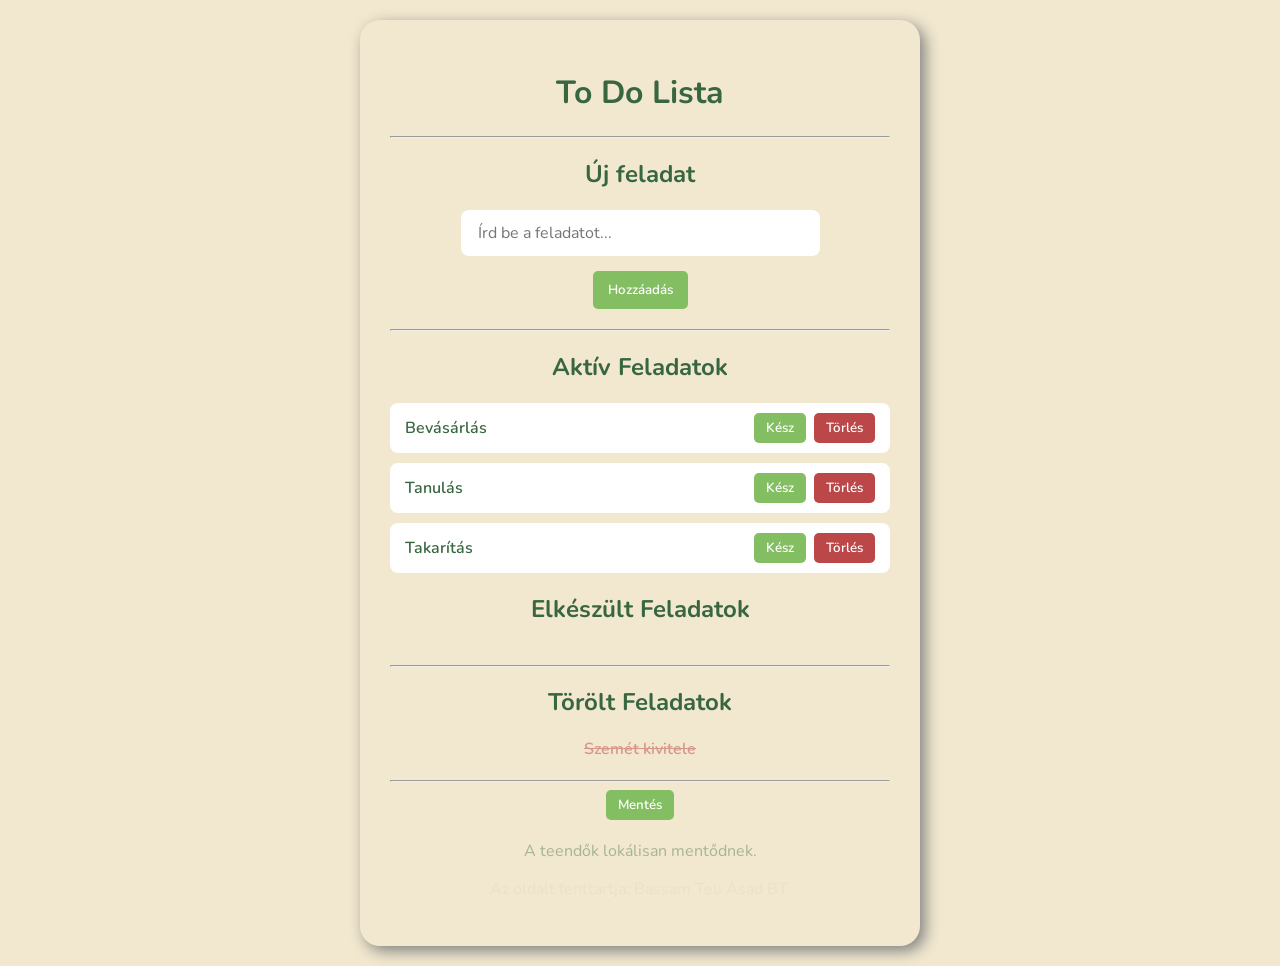
==== feladat/index.html @ 8941b1c5 "mentes-btn:hover hozzáadása, eltünés probléma megoldása" ====
<!DOCTYPE html>
<html lang="en">
<head>
    <meta charset="UTF-8">
    <meta name="viewport" content="width=device-width, initial-scale=1.0">
    <title>Todo app</title>
    <link rel="stylesheet" href="./styles.css">
    <script defer src="./script.js"></script>
</head>
<body>
    <div class="container">
        <header>
            <h1>To Do Lista</h1>
            <hr>
        </header>
        <main>
            <section id="feladat-hozzaadas">
                <h2>Új feladat</h2>
                <input type="text" id="uj-feladat-input" placeholder="Írd be a feladatot..."><br>
                <button id="hozzaadas-btn">Hozzáadás</button>
            </section>

            <hr>

            <section id="aktiv-feladatok">
                <h2 class="aktiv-feladatok">Aktív Feladatok</h2>
                <ul id="aktiv-lista">
                    <li class="feladat-elem">
                        <span class="feladat-szoveg">Bevásárlás</span>
                        <div class="gombok">
                            <button class="kesz-btn">Kész</button>
                            <button class="torles-btn">Törlés</button>
                        </div>
                    </li>
                    <li class="feladat-elem">
                        <span class="feladat-szoveg">Tanulás</span>
                        <div class="gombok">
                            <button class="kesz-btn">Kész</button>
                            <button class="torles-btn">Törlés</button>
                        </div>
                    </li>
                    <li class="feladat-elem">
                        <span class="feladat-szoveg">Takarítás</span>
                        <div class="gombok">
                            <button class="kesz-btn">Kész</button>
                            <button class="torles-btn">Törlés</button>
                        </div>
                    </li>
                </ul>
            </section>

            <section id="kesz-feladatok">
                <h2>Elkészült Feladatok</h2>
                <ul id="kesz-lista">
                </ul>
            </section>
            <hr>
            <section id="torolt-feladatok">
                <h2>Törölt Feladatok</h2>
                <ul id="torolt-lista">
                    <span class="feladat-szoveg">Szemét kivitele</span> <!-- ez csak tesztnek raktam be hogy megnezem a css kinezetet -->
                </ul>
            </section>
        </main>
        <hr>
        <div class="mentes">
                <button class="mentes-btn">Mentés</button>
            </div>
        <footer>
            <p>A teendők lokálisan mentődnek.</p>
            <p class="sshh">Az oldalt fenttartja: Bassam Teli Asad BT.</p> 
        </footer>
    </div>
</body>
</html>
---- feladat/styles.css ----
@import url('https://fonts.googleapis.com/css2?family=Nunito:wght@400;600;700&display=swap');

:root {
    --bg-color: #F2E8CF;
    --main-text: #386641;
    --plus-btn: #84be62;
    --complete: #A7C957;
    --danger: #BC4749;
    --dark-danger: #a33b3d;
}

body {
    margin: 0;
    padding: 20px;
    display: flex;
    flex-direction: column;
    justify-content: center;
    align-items: center;
    font-family: 'Nunito', sans-serif;
    background-color: var(--bg-color);
    color: var(--main-text);
}

.container {
    background-color: var(--bg-color);
    box-shadow: 5px 5px 15px gray;
    padding: 30px;
    width: 100%;
    max-width: 500px;
    border-radius: 20px;
}

header {
    text-align: center;
    margin-bottom: 20px;
}

footer {
    opacity: 0.4;
    text-align: center;
    margin-top: 20px;
}

#feladat-hozzaadas {
    text-align: center;
    margin-bottom: 20px;
}

#aktiv-feladatok {
    text-align: center;
    margin-bottom: 20px;
}

#kesz-feladatok {
    text-align: center;
    margin-bottom: 20px;
}

#torolt-feladatok {
    text-align: center;
    margin-bottom: 20px;
}

#uj-feladat-input {
    width: 65%;
    padding: 10px 15px;
    border: 2px solid white;
    border-radius: 8px;
    font-size: 16px;
    font-family: 'Nunito', sans-serif;
    color: var(--main-text);
    outline: none;
    transition: border-color 0.3s ease;
    margin-bottom: 15px;
}

#uj-feladat-input:focus {
    border-color: var(--plus-btn);
}

button {
    border: none;
    border-radius: 5px;
    padding: 6px 12px;
    font-family: inherit;
    font-weight: 600;
    cursor: pointer;
    transition: background-color 0.2s ease;
}

#hozzaadas-btn {
    background-color: var(--plus-btn);
    color: white;
    padding: 10px 15px;
}

#hozzaadas-btn:hover {
    background-color: var(--complete);
}

.kesz-btn {
    background-color: var(--plus-btn);
    color: white;
}

.torles-btn {
    background-color: var(--danger);
    color: white;
}

ul {
    padding: 0;
    margin: 0;
    display: flex;
    flex-direction: column;
    gap: 10px;
}

.feladat-elem {
    background-color: white;
    padding: 10px 15px;
    border-radius: 8px;
    display: flex;
    justify-content: space-between;
    align-items: center;
}

.feladat-szoveg {
    font-weight: 600;
}

.gombok {
    display: flex;
    gap: 8px;
}

.sshh {
    opacity: 10%;
}

.kesz-btn:hover {
    background-color: var(--complete);
}

.torles-btn:hover {
    background-color: var(--dark-danger);
}

#torolt-lista .feladat-szoveg {
    text-decoration: line-through;
    opacity: 50%;
    color: var(--danger);
}

.mentes{
    text-align: center;
}

.mentes-btn{
    background-color: var(--plus-btn);
    color: white;
}

.mentes-btn:hover{
    background-color: var(--complete);
}
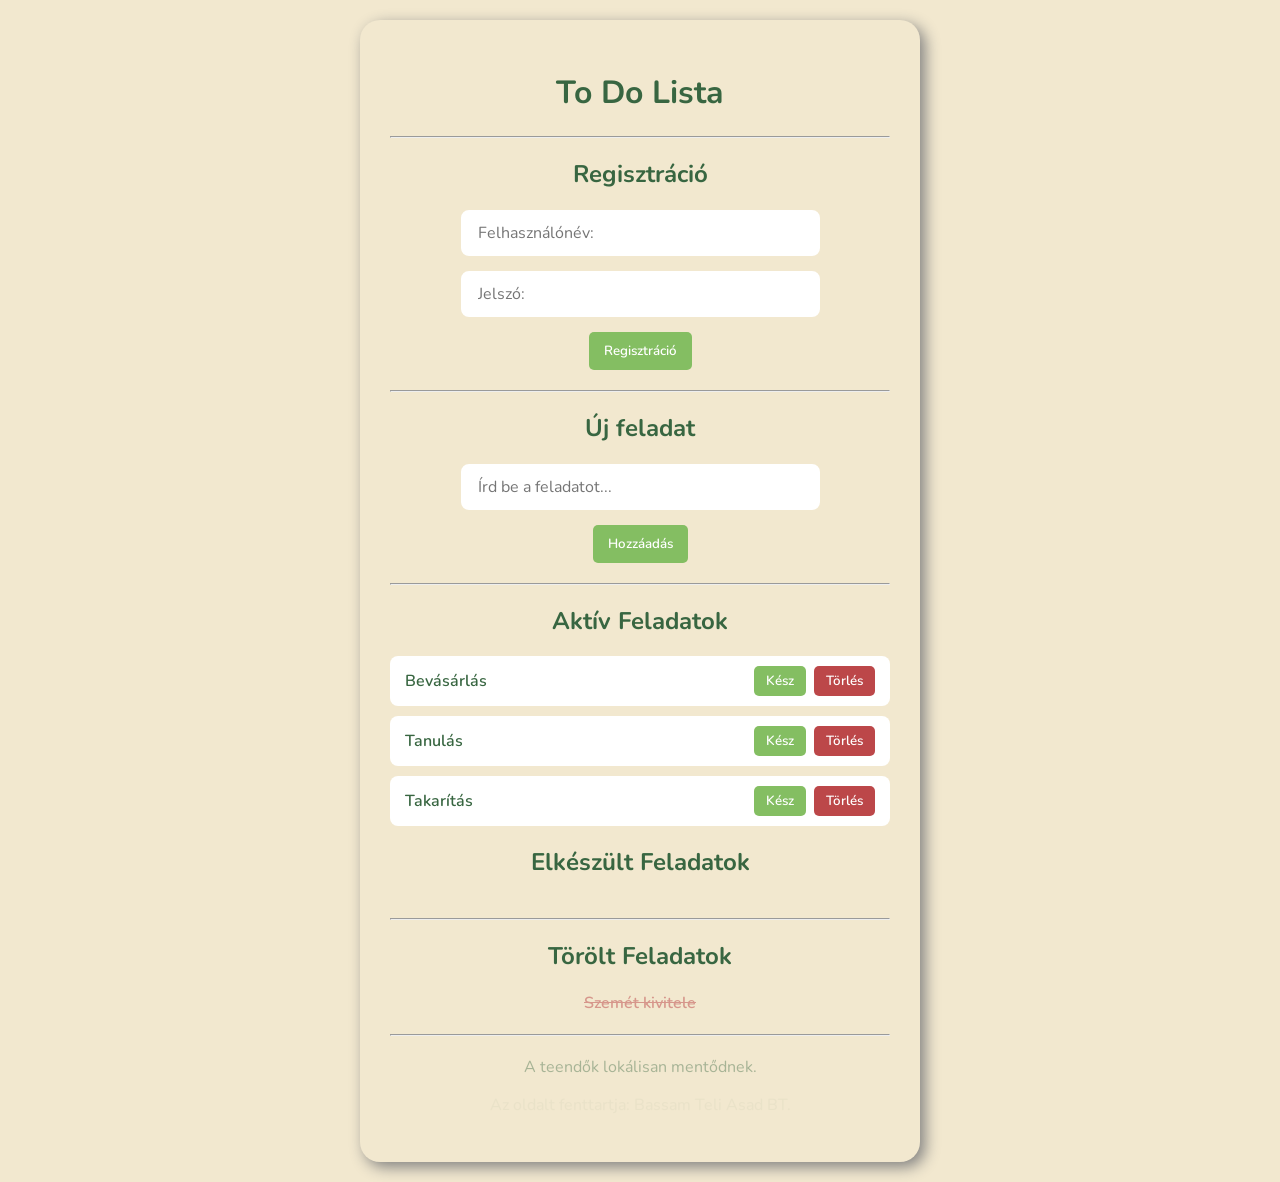
==== commit af0f6ad7: "regisztráció section html regisztráció section html" ====
--- a/feladat/index.html
+++ b/feladat/index.html
@@ -14,6 +14,15 @@
             <hr>
         </header>
         <main>
+            <section id="regisztracio">
+                <h2>Regisztráció</h2>
+                <input type="text" id="regisztracio-nev" placeholder="Felhasználónév: "><br>
+                <input type="text" id="regisztracio-jelszo" placeholder="Jelszó: "><br>
+                <button id="regisztracio-gomb">Regisztráció</button>
+            </section>
+
+            <hr>
+
             <section id="feladat-hozzaadas">
                 <h2>Új feladat</h2>
                 <input type="text" id="uj-feladat-input" placeholder="Írd be a feladatot..."><br>
@@ -63,10 +72,7 @@
             </section>
         </main>
         <hr>
-        <div class="mentes">
-                <button class="mentes-btn">Mentés</button>
-            </div>
-        <footer>
+        <footer> 
             <p>A teendők lokálisan mentődnek.</p>
             <p class="sshh">Az oldalt fenttartja: Bassam Teli Asad BT.</p> 
         </footer>
--- a/feladat/styles.css
+++ b/feladat/styles.css
@@ -39,6 +39,51 @@
     opacity: 0.4;
     text-align: center;
     margin-top: 20px;
+}
+
+#regisztracio-nev {
+    width: 65%;
+    padding: 10px 15px;
+    border: 2px solid white;
+    border-radius: 8px;
+    font-size: 16px;
+    font-family: 'Nunito', sans-serif;
+    color: var(--main-text);
+    outline: none;
+    transition: border-color 0.3s ease;
+    margin-bottom: 15px;
+}
+
+#regisztracio-jelszo {
+    width: 65%;
+    padding: 10px 15px;
+    border: 2px solid white;
+    border-radius: 8px;
+    font-size: 16px;
+    font-family: 'Nunito', sans-serif;
+    color: var(--main-text);
+    outline: none;
+    transition: border-color 0.3s ease;
+    margin-bottom: 15px;
+}
+
+#regisztracio {
+    text-align: center;
+    margin-bottom: 20px;
+}
+
+#regisztracio-jelszo:focus {
+    border-color: var(--plus-btn);
+}
+
+#regisztracio-nev:focus {
+    border-color: var(--plus-btn);
+}
+
+#regisztracio-gomb {
+    background-color: var(--plus-btn);
+    color: white;
+    padding: 10px 15px;
 }
 
 #feladat-hozzaadas {
@@ -151,16 +196,3 @@
     opacity: 50%;
     color: var(--danger);
 }
-
-.mentes{
-    text-align: center;
-}
-
-.mentes-btn{
-    background-color: var(--plus-btn);
-    color: white;
-}
-
-.mentes-btn:hover{
-    background-color: var(--complete);
-}
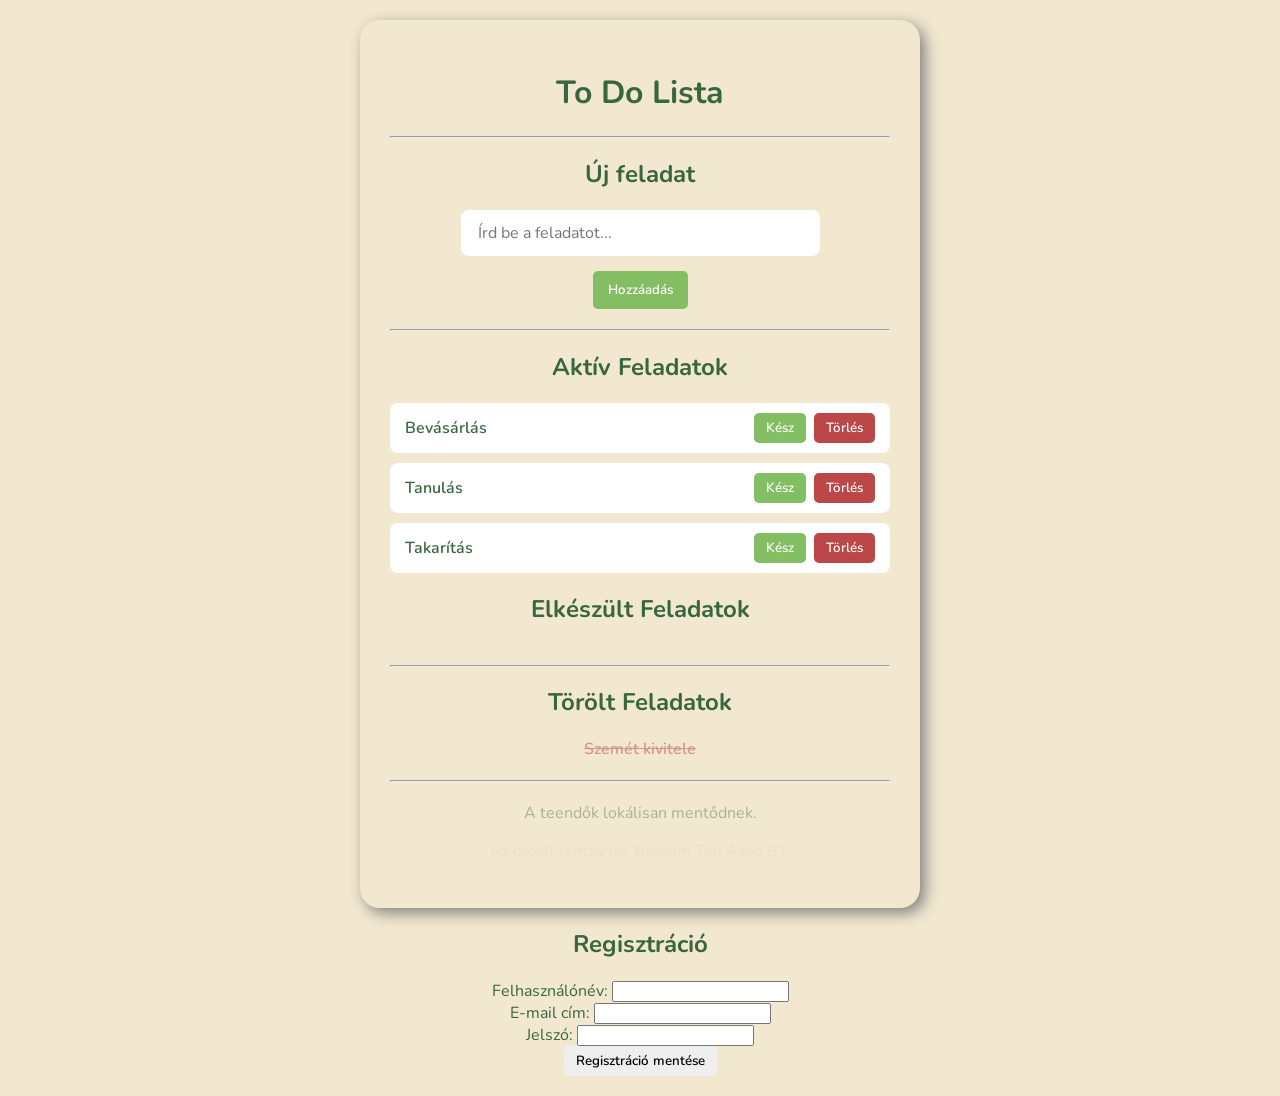
==== commit 25e6c5ee: "html/java" ====
--- a/feladat/index.html
+++ b/feladat/index.html
@@ -14,15 +14,6 @@
             <hr>
         </header>
         <main>
-            <section id="regisztracio">
-                <h2>Regisztráció</h2>
-                <input type="text" id="regisztracio-nev" placeholder="Felhasználónév: "><br>
-                <input type="text" id="regisztracio-jelszo" placeholder="Jelszó: "><br>
-                <button id="regisztracio-gomb">Regisztráció</button>
-            </section>
-
-            <hr>
-
             <section id="feladat-hozzaadas">
                 <h2>Új feladat</h2>
                 <input type="text" id="uj-feladat-input" placeholder="Írd be a feladatot..."><br>
@@ -77,5 +68,24 @@
             <p class="sshh">Az oldalt fenttartja: Bassam Teli Asad BT.</p> 
         </footer>
     </div>
+    <h2>Regisztráció</h2>
+    
+    <div class="form-group">
+        <label for="usernameInput">Felhasználónév:</label>
+        <input type="text" id="usernameInput" required>
+    </div>
+
+    <div class="form-group">
+        <label for="emailInput">E-mail cím:</label>
+        <input type="email" id="emailInput" required>
+    </div>
+
+    <div class="form-group">
+        <label for="passwordInput">Jelszó:</label>
+        <input type="password" id="passwordInput" required>
+    </div>
+
+    <button id="regBtn">Regisztráció mentése</button>
+    </div>
 </body>
 </html>
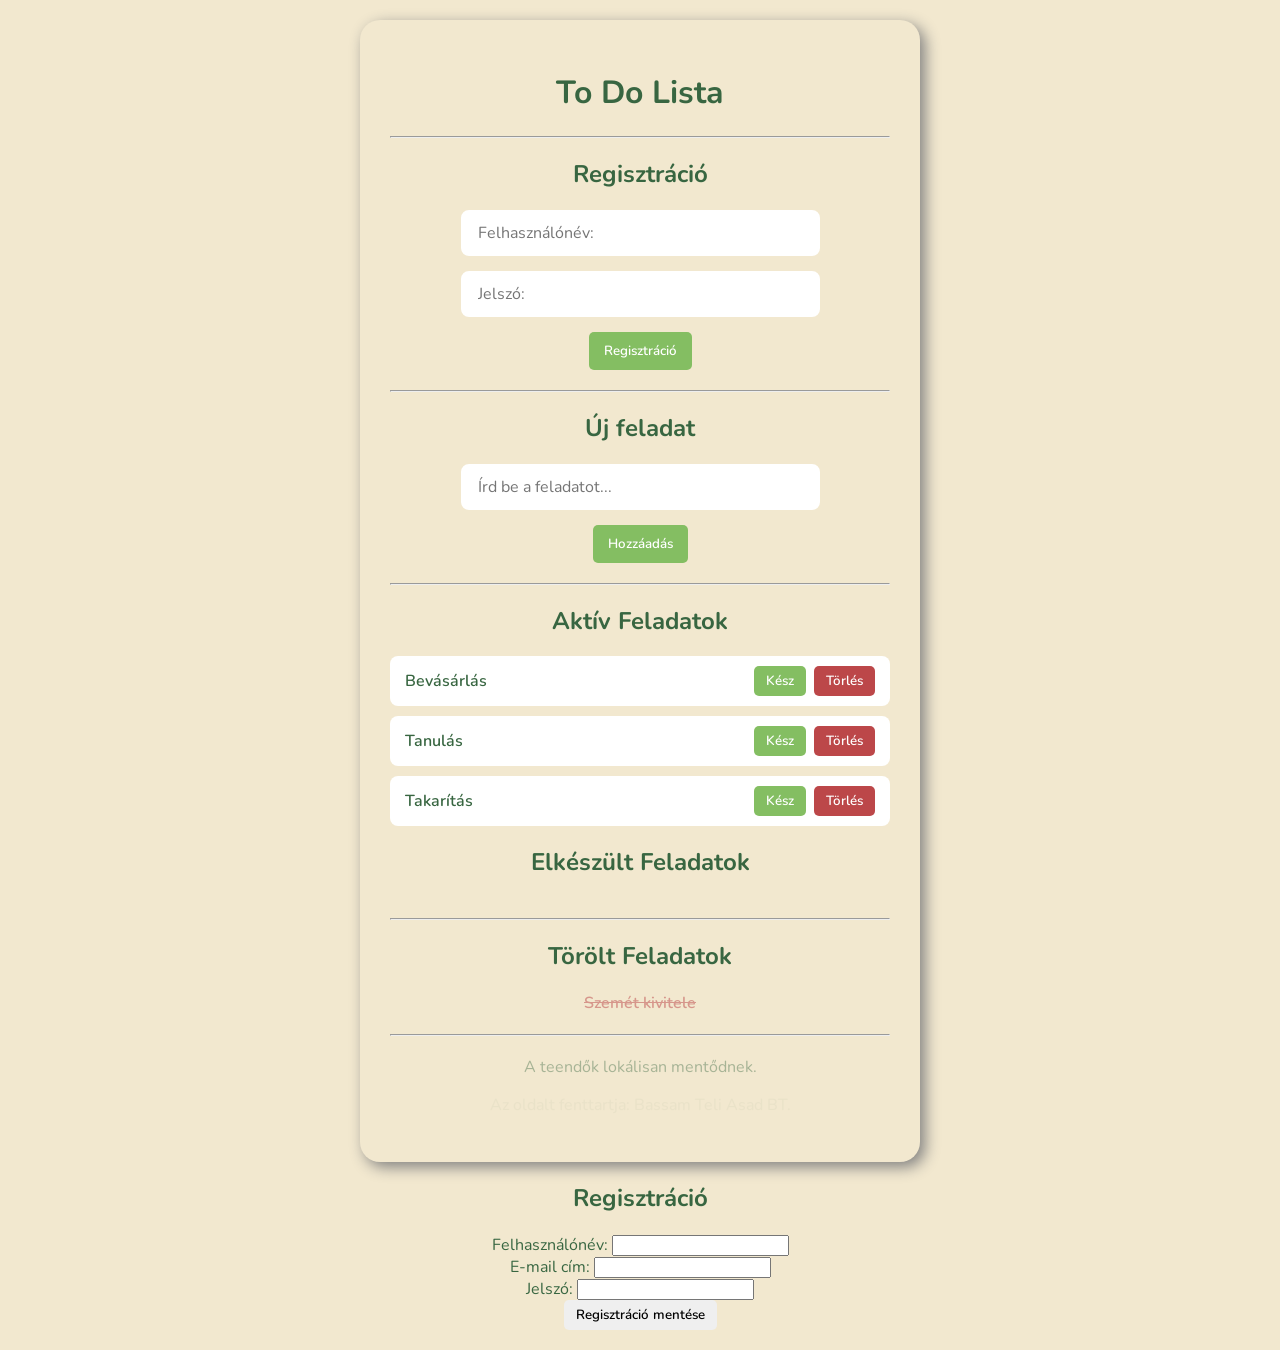
==== commit 89335ad7: "Merge branch '19-Localstorage-Regisztráció' of https://github.com/SzRichi850/11A_git into 19-Localst" ====
--- a/feladat/index.html
+++ b/feladat/index.html
@@ -14,6 +14,15 @@
             <hr>
         </header>
         <main>
+            <section id="regisztracio">
+                <h2>Regisztráció</h2>
+                <input type="text" id="regisztracio-nev" placeholder="Felhasználónév: "><br>
+                <input type="text" id="regisztracio-jelszo" placeholder="Jelszó: "><br>
+                <button id="regisztracio-gomb">Regisztráció</button>
+            </section>
+
+            <hr>
+
             <section id="feladat-hozzaadas">
                 <h2>Új feladat</h2>
                 <input type="text" id="uj-feladat-input" placeholder="Írd be a feladatot..."><br>
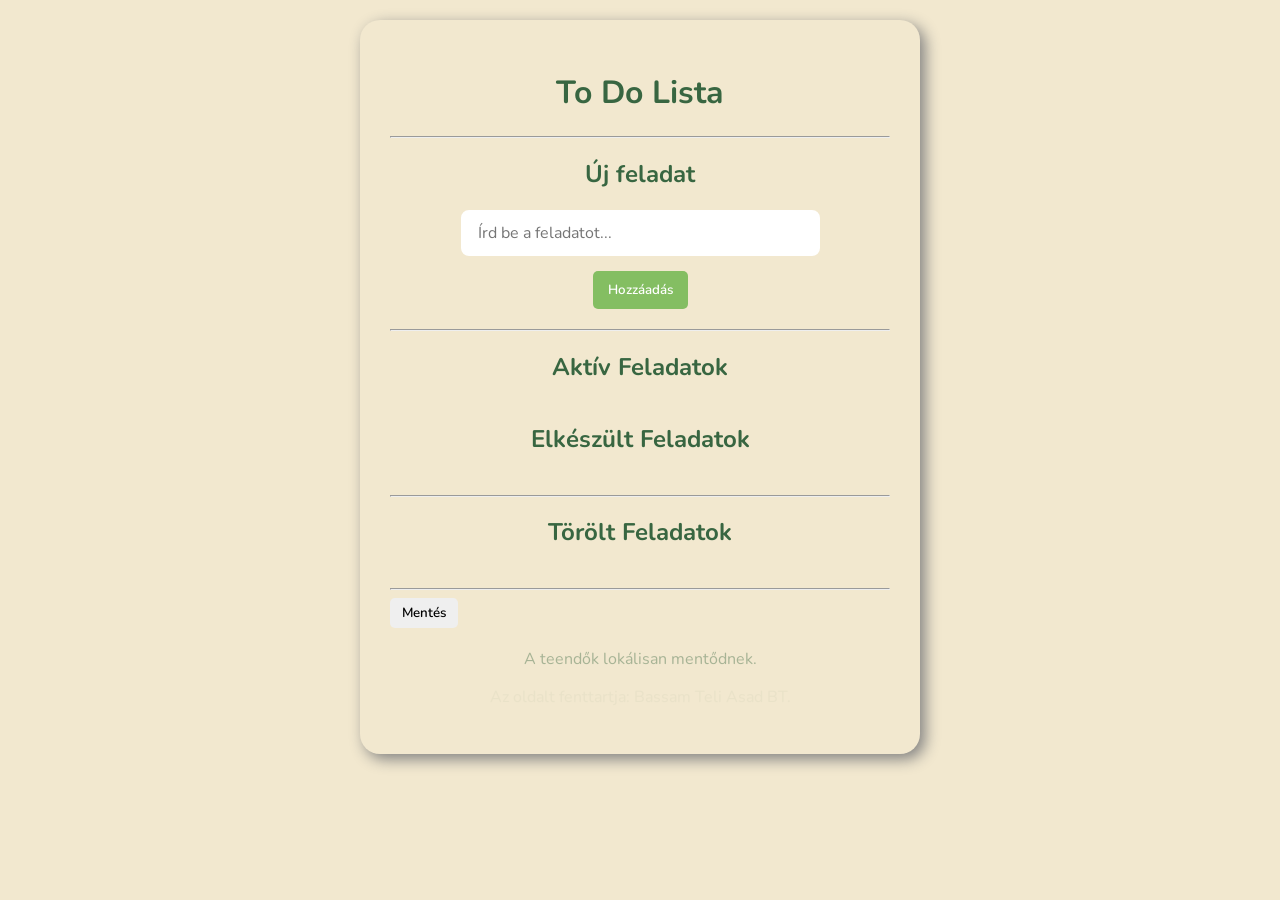
==== commit d9b4d76f: "localstorage-mentes-béta" ====
--- a/feladat/index.html
+++ b/feladat/index.html
@@ -14,15 +14,6 @@
             <hr>
         </header>
         <main>
-            <section id="regisztracio">
-                <h2>Regisztráció</h2>
-                <input type="text" id="regisztracio-nev" placeholder="Felhasználónév: "><br>
-                <input type="text" id="regisztracio-jelszo" placeholder="Jelszó: "><br>
-                <button id="regisztracio-gomb">Regisztráció</button>
-            </section>
-
-            <hr>
-
             <section id="feladat-hozzaadas">
                 <h2>Új feladat</h2>
                 <input type="text" id="uj-feladat-input" placeholder="Írd be a feladatot..."><br>
@@ -34,27 +25,6 @@
             <section id="aktiv-feladatok">
                 <h2 class="aktiv-feladatok">Aktív Feladatok</h2>
                 <ul id="aktiv-lista">
-                    <li class="feladat-elem">
-                        <span class="feladat-szoveg">Bevásárlás</span>
-                        <div class="gombok">
-                            <button class="kesz-btn">Kész</button>
-                            <button class="torles-btn">Törlés</button>
-                        </div>
-                    </li>
-                    <li class="feladat-elem">
-                        <span class="feladat-szoveg">Tanulás</span>
-                        <div class="gombok">
-                            <button class="kesz-btn">Kész</button>
-                            <button class="torles-btn">Törlés</button>
-                        </div>
-                    </li>
-                    <li class="feladat-elem">
-                        <span class="feladat-szoveg">Takarítás</span>
-                        <div class="gombok">
-                            <button class="kesz-btn">Kész</button>
-                            <button class="torles-btn">Törlés</button>
-                        </div>
-                    </li>
                 </ul>
             </section>
 
@@ -67,34 +37,17 @@
             <section id="torolt-feladatok">
                 <h2>Törölt Feladatok</h2>
                 <ul id="torolt-lista">
-                    <span class="feladat-szoveg">Szemét kivitele</span> <!-- ez csak tesztnek raktam be hogy megnezem a css kinezetet -->
                 </ul>
             </section>
         </main>
         <hr>
-        <footer> 
+        <div class="mentes">
+                <button id="mentes-btn">Mentés</button>
+            </div>
+        <footer>
             <p>A teendők lokálisan mentődnek.</p>
             <p class="sshh">Az oldalt fenttartja: Bassam Teli Asad BT.</p> 
         </footer>
     </div>
-    <h2>Regisztráció</h2>
-    
-    <div class="form-group">
-        <label for="usernameInput">Felhasználónév:</label>
-        <input type="text" id="usernameInput" required>
-    </div>
-
-    <div class="form-group">
-        <label for="emailInput">E-mail cím:</label>
-        <input type="email" id="emailInput" required>
-    </div>
-
-    <div class="form-group">
-        <label for="passwordInput">Jelszó:</label>
-        <input type="password" id="passwordInput" required>
-    </div>
-
-    <button id="regBtn">Regisztráció mentése</button>
-    </div>
 </body>
 </html>
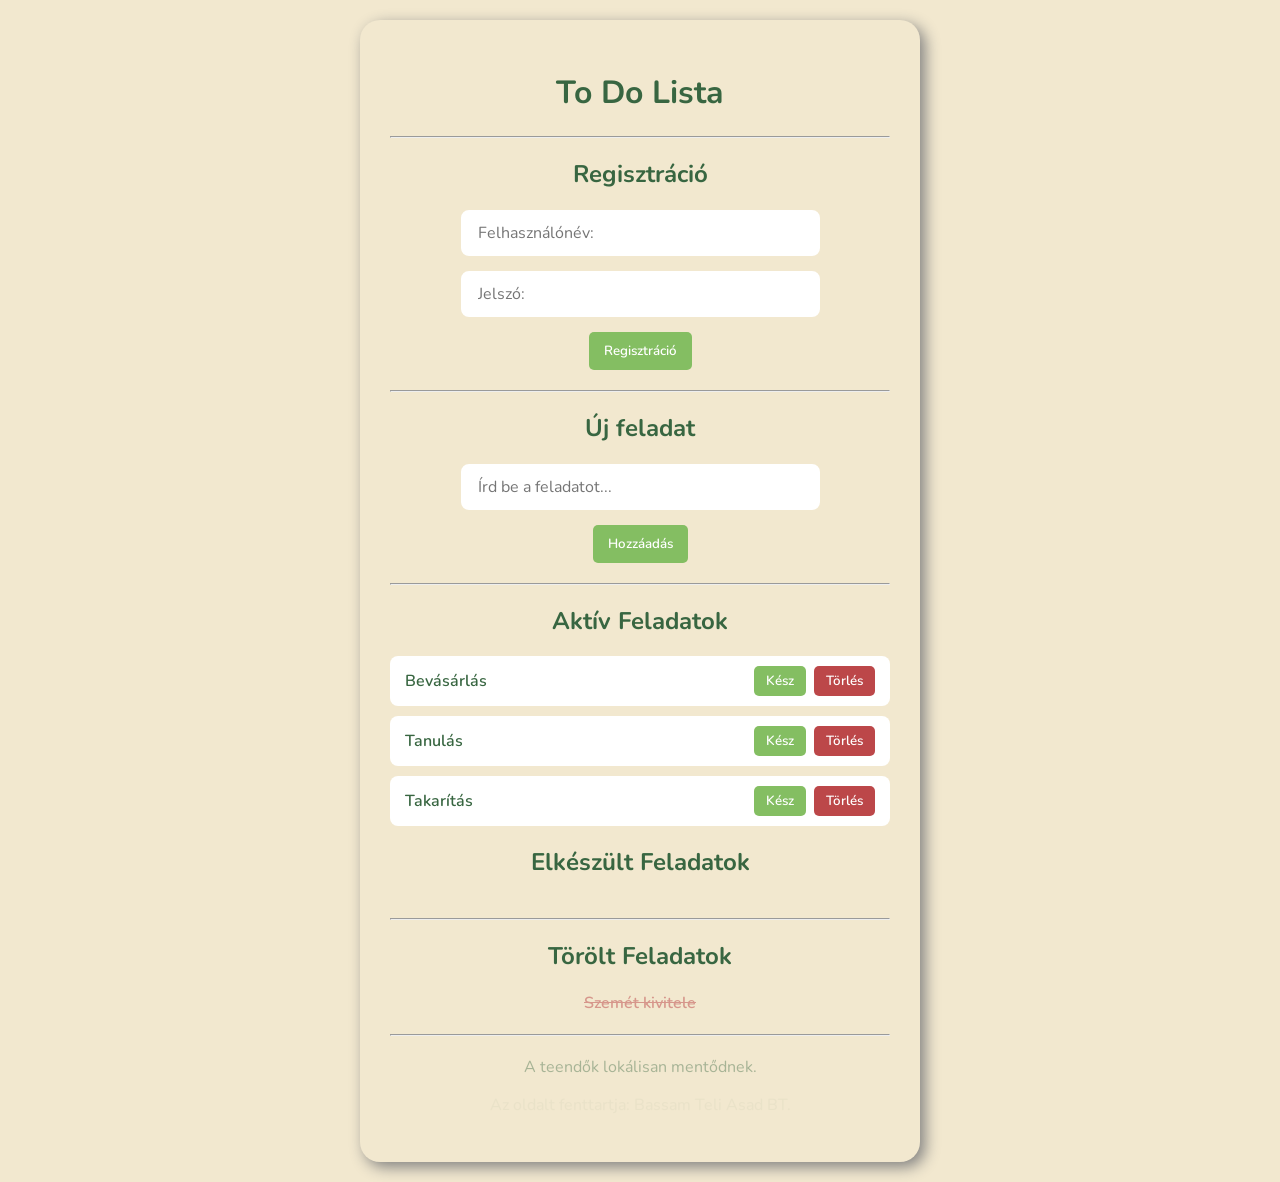
==== commit 045e3c9f: "regisztracio" ====
--- a/feladat/index.html
+++ b/feladat/index.html
@@ -14,6 +14,15 @@
             <hr>
         </header>
         <main>
+            <section id="regisztracio">
+                <h2>Regisztráció</h2>
+                <input type="text" id="regisztracio-nev" placeholder="Felhasználónév: "><br>
+                <input type="text" id="regisztracio-jelszo" placeholder="Jelszó: "><br>
+                <button id="regisztracio-gomb">Regisztráció</button>
+            </section>
+
+            <hr>
+
             <section id="feladat-hozzaadas">
                 <h2>Új feladat</h2>
                 <input type="text" id="uj-feladat-input" placeholder="Írd be a feladatot..."><br>
@@ -25,6 +34,27 @@
             <section id="aktiv-feladatok">
                 <h2 class="aktiv-feladatok">Aktív Feladatok</h2>
                 <ul id="aktiv-lista">
+                    <li class="feladat-elem">
+                        <span class="feladat-szoveg">Bevásárlás</span>
+                        <div class="gombok">
+                            <button class="kesz-btn">Kész</button>
+                            <button class="torles-btn">Törlés</button>
+                        </div>
+                    </li>
+                    <li class="feladat-elem">
+                        <span class="feladat-szoveg">Tanulás</span>
+                        <div class="gombok">
+                            <button class="kesz-btn">Kész</button>
+                            <button class="torles-btn">Törlés</button>
+                        </div>
+                    </li>
+                    <li class="feladat-elem">
+                        <span class="feladat-szoveg">Takarítás</span>
+                        <div class="gombok">
+                            <button class="kesz-btn">Kész</button>
+                            <button class="torles-btn">Törlés</button>
+                        </div>
+                    </li>
                 </ul>
             </section>
 
@@ -37,17 +67,14 @@
             <section id="torolt-feladatok">
                 <h2>Törölt Feladatok</h2>
                 <ul id="torolt-lista">
+                    <span class="feladat-szoveg">Szemét kivitele</span> <!-- ez csak tesztnek raktam be hogy megnezem a css kinezetet -->
                 </ul>
             </section>
         </main>
         <hr>
-        <div class="mentes">
-                <button id="mentes-btn">Mentés</button>
-            </div>
-        <footer>
+        <footer> 
             <p>A teendők lokálisan mentődnek.</p>
             <p class="sshh">Az oldalt fenttartja: Bassam Teli Asad BT.</p> 
         </footer>
-    </div>
 </body>
 </html>
--- a/feladat/styles.css
+++ b/feladat/styles.css
@@ -41,6 +41,8 @@
     margin-top: 20px;
 }
 
+/* regisztracio kezdete */
+
 #regisztracio-nev {
     width: 65%;
     padding: 10px 15px;
@@ -85,6 +87,8 @@
     color: white;
     padding: 10px 15px;
 }
+
+/* regisztracio vége */
 
 #feladat-hozzaadas {
     text-align: center;
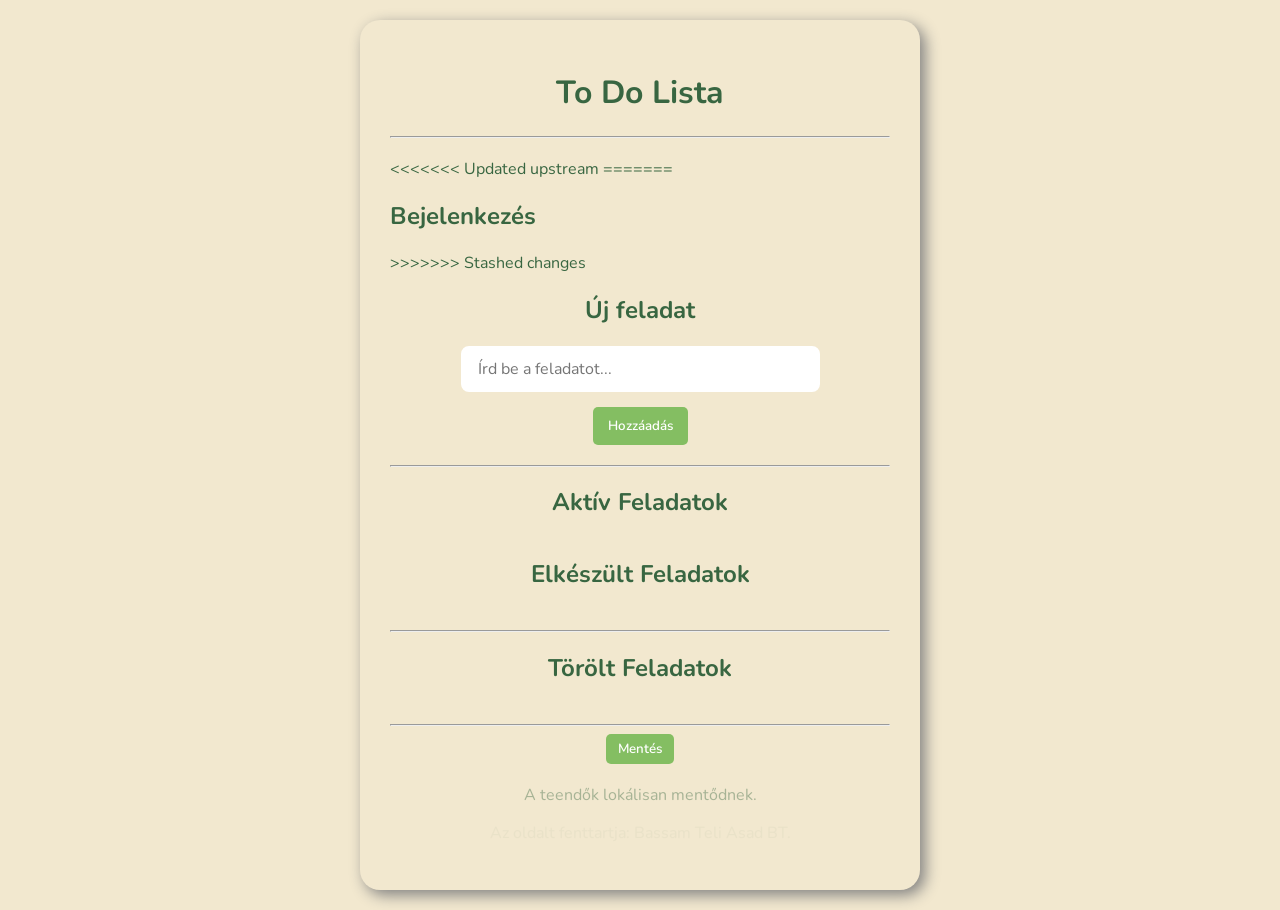
==== commit fff5ee7a: "nem jo" ====
--- a/feladat/index.html
+++ b/feladat/index.html
@@ -14,15 +14,12 @@
             <hr>
         </header>
         <main>
-            <section id="regisztracio">
-                <h2>Regisztráció</h2>
-                <input type="text" id="regisztracio-nev" placeholder="Felhasználónév: "><br>
-                <input type="text" id="regisztracio-jelszo" placeholder="Jelszó: "><br>
-                <button id="regisztracio-gomb">Regisztráció</button>
-            </section>
-
-            <hr>
-
+<<<<<<< Updated upstream
+=======
+            <section id="bejelenkezés-szekcio">
+                <h2>Bejelenkezés</h2>
+               
+>>>>>>> Stashed changes
             <section id="feladat-hozzaadas">
                 <h2>Új feladat</h2>
                 <input type="text" id="uj-feladat-input" placeholder="Írd be a feladatot..."><br>
@@ -34,27 +31,6 @@
             <section id="aktiv-feladatok">
                 <h2 class="aktiv-feladatok">Aktív Feladatok</h2>
                 <ul id="aktiv-lista">
-                    <li class="feladat-elem">
-                        <span class="feladat-szoveg">Bevásárlás</span>
-                        <div class="gombok">
-                            <button class="kesz-btn">Kész</button>
-                            <button class="torles-btn">Törlés</button>
-                        </div>
-                    </li>
-                    <li class="feladat-elem">
-                        <span class="feladat-szoveg">Tanulás</span>
-                        <div class="gombok">
-                            <button class="kesz-btn">Kész</button>
-                            <button class="torles-btn">Törlés</button>
-                        </div>
-                    </li>
-                    <li class="feladat-elem">
-                        <span class="feladat-szoveg">Takarítás</span>
-                        <div class="gombok">
-                            <button class="kesz-btn">Kész</button>
-                            <button class="torles-btn">Törlés</button>
-                        </div>
-                    </li>
                 </ul>
             </section>
 
@@ -67,14 +43,17 @@
             <section id="torolt-feladatok">
                 <h2>Törölt Feladatok</h2>
                 <ul id="torolt-lista">
-                    <span class="feladat-szoveg">Szemét kivitele</span> <!-- ez csak tesztnek raktam be hogy megnezem a css kinezetet -->
                 </ul>
             </section>
         </main>
         <hr>
-        <footer> 
+        <div class="mentes">
+                <button id="mentes-btn">Mentés</button>
+            </div>
+        <footer>
             <p>A teendők lokálisan mentődnek.</p>
             <p class="sshh">Az oldalt fenttartja: Bassam Teli Asad BT.</p> 
         </footer>
+    </div>
 </body>
 </html>
--- a/feladat/styles.css
+++ b/feladat/styles.css
@@ -40,55 +40,6 @@
     text-align: center;
     margin-top: 20px;
 }
-
-/* regisztracio kezdete */
-
-#regisztracio-nev {
-    width: 65%;
-    padding: 10px 15px;
-    border: 2px solid white;
-    border-radius: 8px;
-    font-size: 16px;
-    font-family: 'Nunito', sans-serif;
-    color: var(--main-text);
-    outline: none;
-    transition: border-color 0.3s ease;
-    margin-bottom: 15px;
-}
-
-#regisztracio-jelszo {
-    width: 65%;
-    padding: 10px 15px;
-    border: 2px solid white;
-    border-radius: 8px;
-    font-size: 16px;
-    font-family: 'Nunito', sans-serif;
-    color: var(--main-text);
-    outline: none;
-    transition: border-color 0.3s ease;
-    margin-bottom: 15px;
-}
-
-#regisztracio {
-    text-align: center;
-    margin-bottom: 20px;
-}
-
-#regisztracio-jelszo:focus {
-    border-color: var(--plus-btn);
-}
-
-#regisztracio-nev:focus {
-    border-color: var(--plus-btn);
-}
-
-#regisztracio-gomb {
-    background-color: var(--plus-btn);
-    color: white;
-    padding: 10px 15px;
-}
-
-/* regisztracio vége */
 
 #feladat-hozzaadas {
     text-align: center;
@@ -200,3 +151,43 @@
     opacity: 50%;
     color: var(--danger);
 }
+
+.mentes{
+    text-align: center;
+}
+
+#mentes-btn{
+    background-color: var(--plus-btn);
+    color: white;
+}
+
+#mentes-btn:hover{
+    background-color: var(--complete);
+}
+
+#login-nev, #login-jelszo {
+    width: 65%;
+    padding: 10px 15px;
+    border: 2px solid white;
+    border-radius: 8px;
+    font-size: 16px;
+    font-family: 'Nunito', sans-serif;
+    color: var(--main-text);
+    outline: none;
+    transition: border-color 0.3s ease;
+    margin-bottom: 15px;
+}
+
+#login-nev:focus, #login-jelszo:focus {
+    border-color: var(--plus-btn);
+}
+
+#login-gomb {
+    background-color: var(--plus-btn);
+    color: white;
+    padding: 10px 15px;
+}
+
+#login-gomb:hover {
+    background-color: var(--complete);
+}
